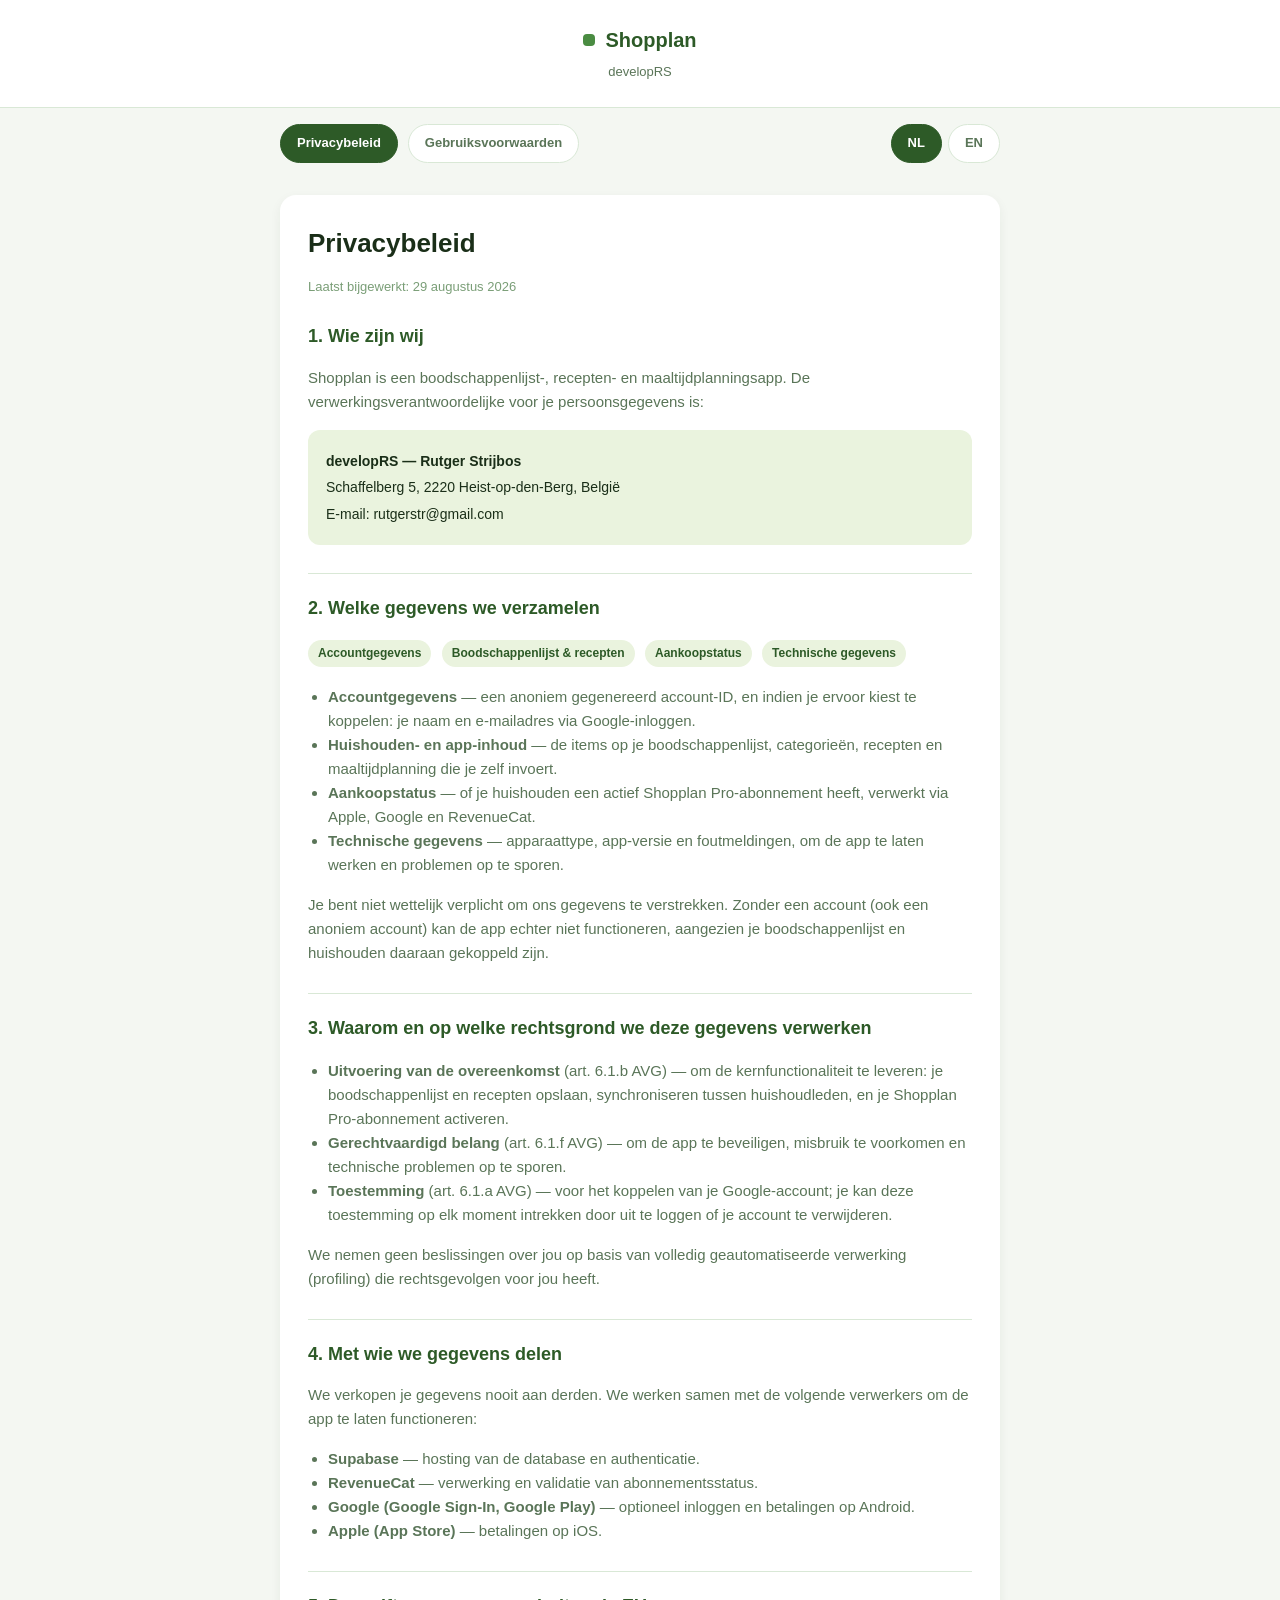
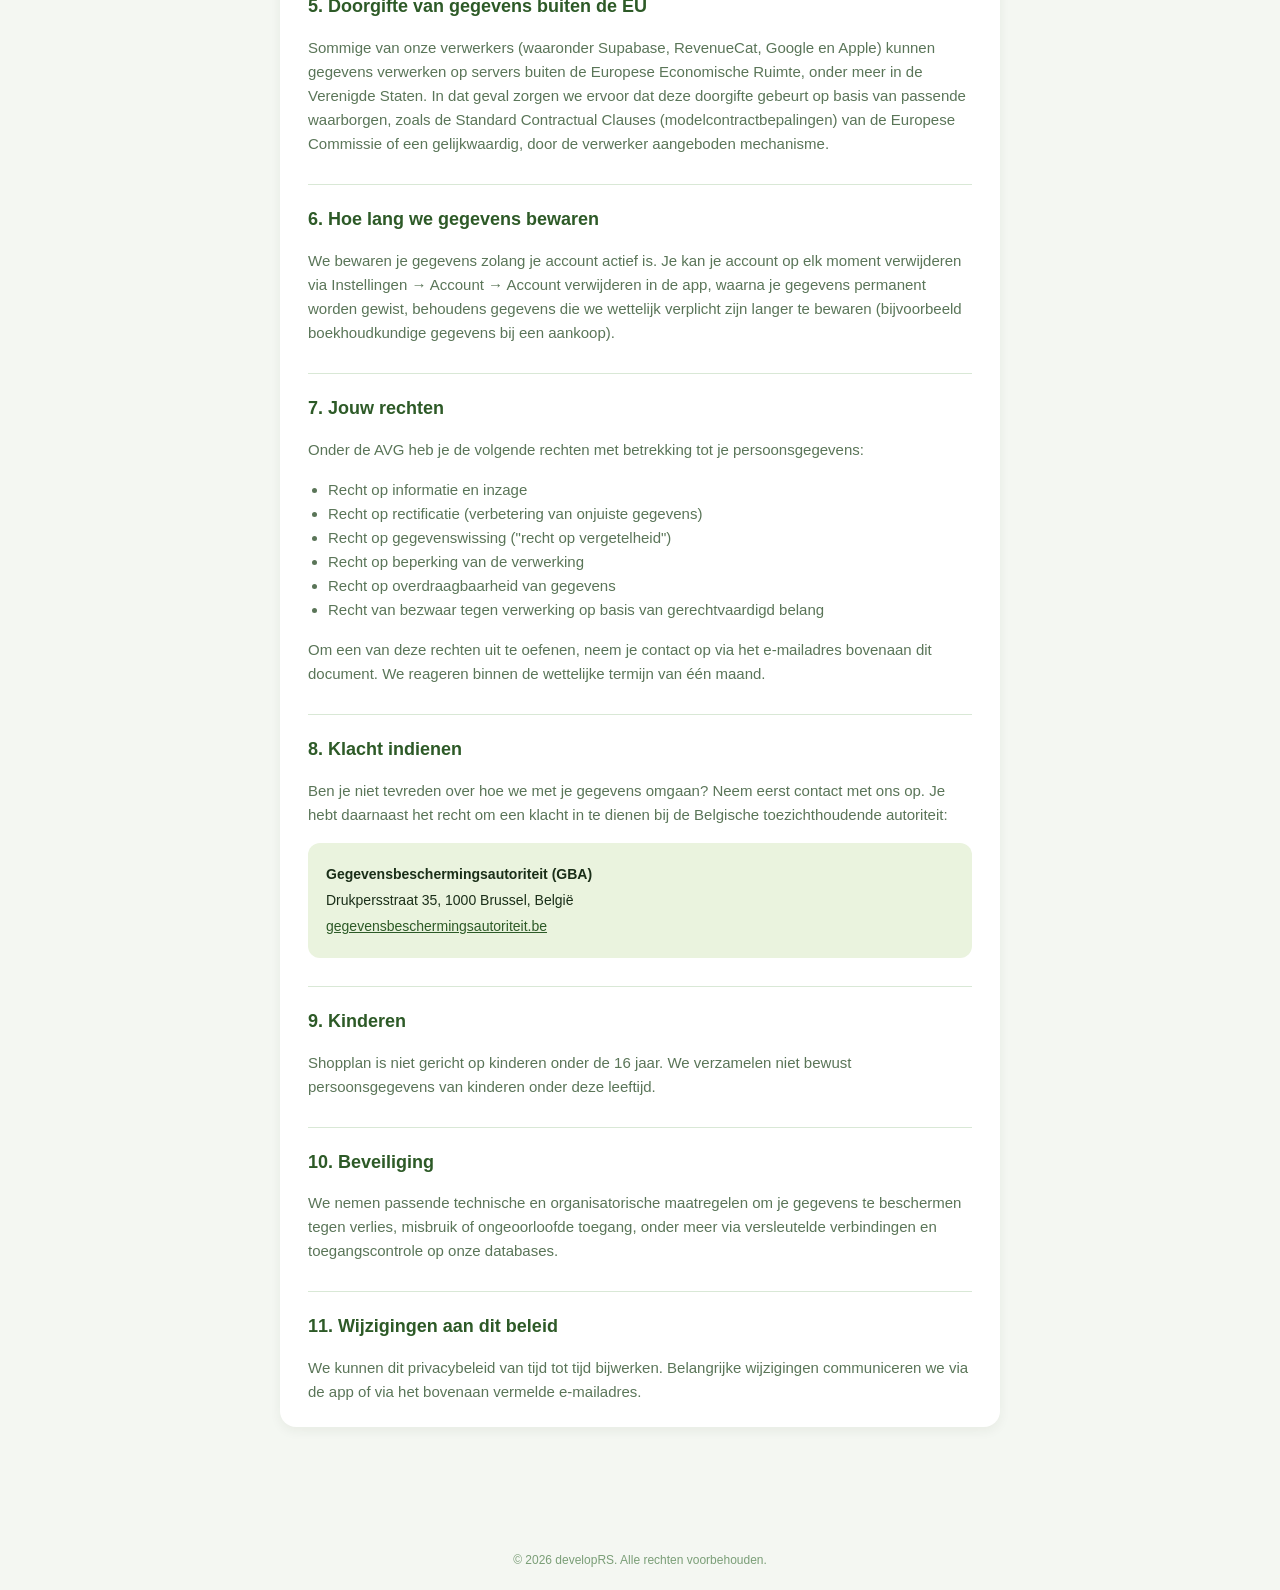
==== shopplan/index.html @ 820f3a2b "created subdirectory for shopplan" ====
<!DOCTYPE html>
<html lang="nl">
<head>
<meta charset="UTF-8" />
<meta name="viewport" content="width=device-width, initial-scale=1.0" />
<title>Shopplan — Privacybeleid &amp; Gebruiksvoorwaarden</title>
<style>
  :root {
    --primary: #2D5A27;
    --primary-light: #4A8C42;
    --primary-muted: #7A9E77;
    --primary-soft: #A8CCA4;
    --primary-bg: #D9E8D6;
    --primary-surface: #EAF3DE;
    --background: #F4F7F2;
    --surface: #FFFFFF;
    --text-primary: #1A2E18;
    --text-secondary: #5A7558;
    --text-muted: #7A9E77;
  }

  * { box-sizing: border-box; }

  body {
    margin: 0;
    background: var(--background);
    color: var(--text-primary);
    font-family: -apple-system, BlinkMacSystemFont, "Segoe UI", Roboto, Helvetica, Arial, sans-serif;
    line-height: 1.6;
  }

  header {
    background: var(--surface);
    border-bottom: 1px solid var(--primary-bg);
    padding: 24px 20px;
    text-align: center;
  }

  header .logo {
    display: inline-flex;
    align-items: center;
    gap: 10px;
    font-weight: 800;
    font-size: 20px;
    color: var(--primary);
  }

  header .logo-dot {
    width: 12px;
    height: 12px;
    border-radius: 4px;
    background: var(--primary-light);
  }

  header p {
    margin: 6px 0 0;
    color: var(--text-secondary);
    font-size: 13px;
  }

  .toolbar {
    max-width: 760px;
    margin: 0 auto;
    padding: 16px 20px 0;
    display: flex;
    flex-wrap: wrap;
    gap: 10px;
    justify-content: center;
    align-items: center;
  }

  nav {
    display: flex;
    gap: 10px;
  }

  nav button, .lang-switch button {
    font: inherit;
    cursor: pointer;
    text-decoration: none;
    padding: 8px 16px;
    border-radius: 999px;
    border: 1.5px solid var(--primary-bg);
    color: var(--text-secondary);
    font-size: 13px;
    font-weight: 600;
    background: var(--surface);
  }

  nav button.active, .lang-switch button.active {
    background: var(--primary);
    border-color: var(--primary);
    color: #ffffff;
  }

  .lang-switch {
    display: flex;
    gap: 6px;
    margin-left: auto;
  }

  main {
    max-width: 760px;
    margin: 0 auto;
    padding: 32px 20px 80px;
  }

  section {
    background: var(--surface);
    border-radius: 16px;
    padding: 28px 28px 8px;
    margin-bottom: 24px;
    box-shadow: 0px 4px 12px rgba(26, 46, 24, 0.06);
  }

  h1 {
    font-size: 26px;
    margin: 0 0 4px;
    color: var(--text-primary);
  }

  h2 {
    font-size: 18px;
    color: var(--primary);
    border-top: 1px solid var(--primary-bg);
    padding-top: 20px;
    margin-top: 28px;
  }

  section > .doc > h2:first-of-type {
    border-top: none;
    padding-top: 0;
    margin-top: 0;
  }

  .meta {
    color: var(--text-muted);
    font-size: 13px;
    margin-bottom: 24px;
  }

  p, li {
    color: var(--text-secondary);
    font-size: 15px;
  }

  ul {
    padding-left: 20px;
  }

  .pill {
    display: inline-block;
    background: var(--primary-surface);
    color: var(--primary);
    font-size: 12px;
    font-weight: 700;
    padding: 4px 10px;
    border-radius: 999px;
    margin: 2px 6px 2px 0;
  }

  .contact-box {
    background: var(--primary-surface);
    border-radius: 12px;
    padding: 16px 18px;
    margin: 16px 0 24px;
  }

  .contact-box p {
    margin: 4px 0;
    color: var(--text-primary);
    font-size: 14px;
  }

  .disclaimer {
    background: #FDE2E1;
    border-radius: 12px;
    padding: 14px 18px;
    font-size: 13px;
    color: #7a2d27;
    margin-bottom: 24px;
  }

  footer {
    text-align: center;
    color: var(--text-muted);
    font-size: 12px;
    padding: 20px;
  }

  a { color: var(--primary); }

  .hidden { display: none !important; }

  @media (max-width: 480px) {
    section { padding: 22px 18px 8px; }
    h1 { font-size: 22px; }
    .toolbar { flex-direction: column; }
    .lang-switch { margin-left: 0; }
  }
</style>
</head>
<body>

<header>
  <div class="logo"><span class="logo-dot"></span>Shopplan</div>
  <p>developRS</p>
</header>

<div class="toolbar">
  <nav>
    <button type="button" data-doc="privacy" class="active" onclick="showDoc('privacy')">
      <span class="lang-nl">Privacybeleid</span><span class="lang-en hidden">Privacy Policy</span>
    </button>
    <button type="button" data-doc="terms" onclick="showDoc('terms')">
      <span class="lang-nl">Gebruiksvoorwaarden</span><span class="lang-en hidden">Terms of Service</span>
    </button>
  </nav>
  <div class="lang-switch">
    <button type="button" data-lang="nl" class="active" onclick="showLang('nl')">NL</button>
    <button type="button" data-lang="en" onclick="showLang('en')">EN</button>
  </div>
</div>

<main>

  <!-- PRIVACY POLICY — NL -->
  <section id="privacy-nl" class="doc-section lang-nl">
    <div class="doc">
      <h1>Privacybeleid</h1>
      <p class="meta">Laatst bijgewerkt: 29 augustus 2026</p>

      <h2>1. Wie zijn wij</h2>
      <p>Shopplan is een boodschappenlijst-, recepten- en maaltijdplanningsapp. De verwerkingsverantwoordelijke voor je persoonsgegevens is:</p>
      <div class="contact-box">
        <p><strong>developRS — Rutger Strijbos</strong></p>
        <p>Schaffelberg 5, 2220 Heist-op-den-Berg, België</p>
        <p>E-mail: rutgerstr@gmail.com</p>
      </div>

      <h2>2. Welke gegevens we verzamelen</h2>
      <span class="pill">Accountgegevens</span>
      <span class="pill">Boodschappenlijst &amp; recepten</span>
      <span class="pill">Aankoopstatus</span>
      <span class="pill">Technische gegevens</span>
      <ul>
        <li><strong>Accountgegevens</strong> — een anoniem gegenereerd account-ID, en indien je ervoor kiest te koppelen: je naam en e-mailadres via Google-inloggen.</li>
        <li><strong>Huishouden- en app-inhoud</strong> — de items op je boodschappenlijst, categorieën, recepten en maaltijdplanning die je zelf invoert.</li>
        <li><strong>Aankoopstatus</strong> — of je huishouden een actief Shopplan Pro-abonnement heeft, verwerkt via Apple, Google en RevenueCat.</li>
        <li><strong>Technische gegevens</strong> — apparaattype, app-versie en foutmeldingen, om de app te laten werken en problemen op te sporen.</li>
      </ul>
      <p>Je bent niet wettelijk verplicht om ons gegevens te verstrekken. Zonder een account (ook een anoniem account) kan de app echter niet functioneren, aangezien je boodschappenlijst en huishouden daaraan gekoppeld zijn.</p>

      <h2>3. Waarom en op welke rechtsgrond we deze gegevens verwerken</h2>
      <ul>
        <li><strong>Uitvoering van de overeenkomst</strong> (art. 6.1.b AVG) — om de kernfunctionaliteit te leveren: je boodschappenlijst en recepten opslaan, synchroniseren tussen huishoudleden, en je Shopplan Pro-abonnement activeren.</li>
        <li><strong>Gerechtvaardigd belang</strong> (art. 6.1.f AVG) — om de app te beveiligen, misbruik te voorkomen en technische problemen op te sporen.</li>
        <li><strong>Toestemming</strong> (art. 6.1.a AVG) — voor het koppelen van je Google-account; je kan deze toestemming op elk moment intrekken door uit te loggen of je account te verwijderen.</li>
      </ul>
      <p>We nemen geen beslissingen over jou op basis van volledig geautomatiseerde verwerking (profiling) die rechtsgevolgen voor jou heeft.</p>

      <h2>4. Met wie we gegevens delen</h2>
      <p>We verkopen je gegevens nooit aan derden. We werken samen met de volgende verwerkers om de app te laten functioneren:</p>
      <ul>
        <li><strong>Supabase</strong> — hosting van de database en authenticatie.</li>
        <li><strong>RevenueCat</strong> — verwerking en validatie van abonnementsstatus.</li>
        <li><strong>Google (Google Sign-In, Google Play)</strong> — optioneel inloggen en betalingen op Android.</li>
        <li><strong>Apple (App Store)</strong> — betalingen op iOS.</li>
      </ul>

      <h2>5. Doorgifte van gegevens buiten de EU</h2>
      <p>Sommige van onze verwerkers (waaronder Supabase, RevenueCat, Google en Apple) kunnen gegevens verwerken op servers buiten de Europese Economische Ruimte, onder meer in de Verenigde Staten. In dat geval zorgen we ervoor dat deze doorgifte gebeurt op basis van passende waarborgen, zoals de Standard Contractual Clauses (modelcontractbepalingen) van de Europese Commissie of een gelijkwaardig, door de verwerker aangeboden mechanisme.</p>

      <h2>6. Hoe lang we gegevens bewaren</h2>
      <p>We bewaren je gegevens zolang je account actief is. Je kan je account op elk moment verwijderen via Instellingen → Account → Account verwijderen in de app, waarna je gegevens permanent worden gewist, behoudens gegevens die we wettelijk verplicht zijn langer te bewaren (bijvoorbeeld boekhoudkundige gegevens bij een aankoop).</p>

      <h2>7. Jouw rechten</h2>
      <p>Onder de AVG heb je de volgende rechten met betrekking tot je persoonsgegevens:</p>
      <ul>
        <li>Recht op informatie en inzage</li>
        <li>Recht op rectificatie (verbetering van onjuiste gegevens)</li>
        <li>Recht op gegevenswissing ("recht op vergetelheid")</li>
        <li>Recht op beperking van de verwerking</li>
        <li>Recht op overdraagbaarheid van gegevens</li>
        <li>Recht van bezwaar tegen verwerking op basis van gerechtvaardigd belang</li>
      </ul>
      <p>Om een van deze rechten uit te oefenen, neem je contact op via het e-mailadres bovenaan dit document. We reageren binnen de wettelijke termijn van één maand.</p>

      <h2>8. Klacht indienen</h2>
      <p>Ben je niet tevreden over hoe we met je gegevens omgaan? Neem eerst contact met ons op. Je hebt daarnaast het recht om een klacht in te dienen bij de Belgische toezichthoudende autoriteit:</p>
      <div class="contact-box">
        <p><strong>Gegevensbeschermingsautoriteit (GBA)</strong></p>
        <p>Drukpersstraat 35, 1000 Brussel, België</p>
        <p><a href="https://www.gegevensbeschermingsautoriteit.be" target="_blank" rel="noopener">gegevensbeschermingsautoriteit.be</a></p>
      </div>

      <h2>9. Kinderen</h2>
      <p>Shopplan is niet gericht op kinderen onder de 16 jaar. We verzamelen niet bewust persoonsgegevens van kinderen onder deze leeftijd.</p>

      <h2>10. Beveiliging</h2>
      <p>We nemen passende technische en organisatorische maatregelen om je gegevens te beschermen tegen verlies, misbruik of ongeoorloofde toegang, onder meer via versleutelde verbindingen en toegangscontrole op onze databases.</p>

      <h2>11. Wijzigingen aan dit beleid</h2>
      <p>We kunnen dit privacybeleid van tijd tot tijd bijwerken. Belangrijke wijzigingen communiceren we via de app of via het bovenaan vermelde e-mailadres.</p>
    </div>
  </section>

  <!-- PRIVACY POLICY — EN -->
  <section id="privacy-en" class="doc-section lang-en hidden">
    <div class="doc">
      <h1>Privacy Policy</h1>
      <p class="meta">Last updated: August 29, 2026</p>

      <h2>1. Who we are</h2>
      <p>Shopplan is a shopping list, recipe, and meal planning app. The data controller for your personal data is:</p>
      <div class="contact-box">
        <p><strong>developRS — Rutger Strijbos</strong></p>
        <p>Schaffelberg 5, 2220 Heist-op-den-Berg, Belgium</p>
        <p>Email: rutgerstr@gmail.com</p>
      </div>

      <h2>2. What data we collect</h2>
      <span class="pill">Account data</span>
      <span class="pill">Shopping list &amp; recipes</span>
      <span class="pill">Purchase status</span>
      <span class="pill">Technical data</span>
      <ul>
        <li><strong>Account data</strong> — an anonymously generated account ID, and if you choose to link it: your name and email address via Google Sign-In.</li>
        <li><strong>Household and app content</strong> — the items on your shopping list, categories, recipes, and meal plans you enter yourself.</li>
        <li><strong>Purchase status</strong> — whether your household has an active Shopplan Pro subscription, processed via Apple, Google, and RevenueCat.</li>
        <li><strong>Technical data</strong> — device type, app version, and error reports, to keep the app running and diagnose issues.</li>
      </ul>
      <p>You are not legally required to provide us with data. However, without an account (including an anonymous one) the app cannot function, since your shopping list and household are tied to it.</p>

      <h2>3. Why and on what legal basis we process this data</h2>
      <ul>
        <li><strong>Performance of a contract</strong> (Art. 6.1.b GDPR) — to deliver core functionality: storing and syncing your shopping list and recipes across household members, and activating your Shopplan Pro subscription.</li>
        <li><strong>Legitimate interest</strong> (Art. 6.1.f GDPR) — to secure the app, prevent abuse, and diagnose technical issues.</li>
        <li><strong>Consent</strong> (Art. 6.1.a GDPR) — for linking your Google account; you can withdraw this consent at any time by signing out or deleting your account.</li>
      </ul>
      <p>We do not make decisions about you based solely on automated processing (profiling) that produces legal effects concerning you.</p>

      <h2>4. Who we share data with</h2>
      <p>We never sell your data to third parties. We work with the following processors to operate the app:</p>
      <ul>
        <li><strong>Supabase</strong> — database hosting and authentication.</li>
        <li><strong>RevenueCat</strong> — subscription status processing and validation.</li>
        <li><strong>Google (Google Sign-In, Google Play)</strong> — optional sign-in and billing on Android.</li>
        <li><strong>Apple (App Store)</strong> — billing on iOS.</li>
      </ul>

      <h2>5. International data transfers</h2>
      <p>Some of our processors (including Supabase, RevenueCat, Google, and Apple) may process data on servers outside the European Economic Area, including in the United States. Where this occurs, we ensure the transfer is covered by appropriate safeguards, such as the European Commission's Standard Contractual Clauses or an equivalent mechanism offered by the processor.</p>

      <h2>6. How long we keep data</h2>
      <p>We retain your data for as long as your account is active. You can delete your account at any time via Settings → Account → Delete account in the app, after which your data is permanently erased, except where we are legally required to retain certain records longer (for example, accounting records related to a purchase).</p>

      <h2>7. Your rights</h2>
      <p>Under the GDPR, you have the following rights regarding your personal data:</p>
      <ul>
        <li>Right to information and access</li>
        <li>Right to rectification of inaccurate data</li>
        <li>Right to erasure ("right to be forgotten")</li>
        <li>Right to restrict processing</li>
        <li>Right to data portability</li>
        <li>Right to object to processing based on legitimate interest</li>
      </ul>
      <p>To exercise any of these rights, contact us at the email address listed above. We will respond within the statutory period of one month.</p>

      <h2>8. Filing a complaint</h2>
      <p>If you are unhappy with how we handle your data, please contact us first. You also have the right to lodge a complaint with the Belgian supervisory authority:</p>
      <div class="contact-box">
        <p><strong>Belgian Data Protection Authority (GBA/APD)</strong></p>
        <p>Drukpersstraat 35, 1000 Brussels, Belgium</p>
        <p><a href="https://www.gegevensbeschermingsautoriteit.be" target="_blank" rel="noopener">gegevensbeschermingsautoriteit.be</a></p>
      </div>

      <h2>9. Children</h2>
      <p>Shopplan is not directed at children under 16. We do not knowingly collect personal data from children under this age.</p>

      <h2>10. Security</h2>
      <p>We take appropriate technical and organizational measures to protect your data against loss, misuse, or unauthorized access, including encrypted connections and access controls on our databases.</p>

      <h2>11. Changes to this policy</h2>
      <p>We may update this privacy policy from time to time. We will communicate significant changes through the app or the email address listed above.</p>
    </div>
  </section>

  <!-- TERMS OF SERVICE — NL -->
  <section id="terms-nl" class="doc-section lang-nl hidden">
    <div class="doc">
      <h1>Gebruiksvoorwaarden</h1>
      <p class="meta">Laatst bijgewerkt: 29 augustus 2026</p>

      <h2>1. Aanvaarding van de voorwaarden</h2>
      <p>Door Shopplan te gebruiken, ga je akkoord met deze gebruiksvoorwaarden. Gebruik de app niet als je niet akkoord gaat met deze voorwaarden.</p>

      <h2>2. De dienst</h2>
      <p>Shopplan is een gratis boodschappenlijst-app met een optionele betaalde upgrade (Shopplan Pro) voor recepten en maaltijdplanning. Het gratis gedeelte (gedeelde boodschappenlijst, categorieën, huishouden) blijft gratis; Shopplan Pro is een jaarlijks, automatisch verlengend abonnement via de App Store of Google Play.</p>

      <h2>3. Accounts en huishoudens</h2>
      <ul>
        <li>Je kan de app anoniem gebruiken, of je account koppelen aan Google voor back-up en toegang op meerdere toestellen.</li>
        <li>Je bent verantwoordelijk voor de inhoud die je aan je huishouden toevoegt en voor wie je uitnodigt.</li>
        <li>Een Shopplan Pro-abonnement geldt voor het volledige huishouden waaraan het gekoppeld is.</li>
      </ul>

      <h2>4. Abonnementen en betalingen</h2>
      <ul>
        <li>Shopplan Pro is een jaarlijks abonnement dat automatisch verlengt, tenzij je tijdig opzegt.</li>
        <li>Betalingen verlopen via de App Store of Google Play; wij hebben geen toegang tot je betaalgegevens.</li>
        <li>Je kan je abonnement op elk moment beheren of opzeggen via je Apple- of Google-accountinstellingen.</li>
      </ul>

      <h2>5. Aanvaardbaar gebruik</h2>
      <p>Je stemt ermee in de app niet te gebruiken voor illegale doeleinden, om anderen te misleiden of schade te berokkenen, of om de dienst te verstoren of te reverse-engineeren.</p>

      <h2>6. Intellectuele eigendom</h2>
      <p>De app, inclusief het ontwerp, de broncode en de merknaam Shopplan, is eigendom van developRS. Je krijgt een beperkt, herroepbaar recht om de app te gebruiken voor persoonlijk, niet-commercieel gebruik.</p>

      <h2>7. Aansprakelijkheid</h2>
      <p>Shopplan wordt geleverd "zoals het is", zonder garanties. We streven naar een betrouwbare dienst, maar kunnen niet garanderen dat de app altijd foutloos of ononderbroken beschikbaar is. Voor zover wettelijk toegestaan, is developRS niet aansprakelijk voor indirecte schade voortvloeiend uit het gebruik van de app.</p>

      <h2>8. Beëindiging</h2>
      <p>Je kan je gebruik van de app op elk moment stopzetten door je account te verwijderen. We kunnen toegang tot de app opschorten of beëindigen bij een schending van deze voorwaarden.</p>

      <h2>9. Toepasselijk recht</h2>
      <p>Op deze voorwaarden is Belgisch recht van toepassing. Geschillen worden voorgelegd aan de bevoegde rechtbanken van het arrondissement waar developRS gevestigd is.</p>

      <h2>10. Wijzigingen</h2>
      <p>We kunnen deze voorwaarden bijwerken. Voortgezet gebruik van de app na een wijziging geldt als aanvaarding van de nieuwe voorwaarden.</p>

      <h2>11. Contact</h2>
      <div class="contact-box">
        <p>developRS — Rutger Strijbos</p>
        <p>Schaffelberg 5, 2220 Heist-op-den-Berg, België</p>
        <p>E-mail: rutgerstr@gmail.com</p>
      </div>
    </div>
  </section>

  <!-- TERMS OF SERVICE — EN -->
  <section id="terms-en" class="doc-section lang-en hidden">
    <div class="doc">
      <h1>Terms of Service</h1>
      <p class="meta">Last updated: August 29, 2026</p>

      <h2>1. Acceptance of terms</h2>
      <p>By using Shopplan, you agree to these terms of service. Do not use the app if you do not agree to these terms.</p>

      <h2>2. The service</h2>
      <p>Shopplan is a free shopping list app with an optional paid upgrade (Shopplan Pro) for recipes and meal planning. The free tier (shared shopping list, categories, household) remains free; Shopplan Pro is an annual, auto-renewing subscription available through the App Store or Google Play.</p>

      <h2>3. Accounts and households</h2>
      <ul>
        <li>You can use the app anonymously, or link your account to Google for backup and access across multiple devices.</li>
        <li>You are responsible for the content you add to your household and for who you invite.</li>
        <li>A Shopplan Pro subscription applies to the entire household it is linked to.</li>
      </ul>

      <h2>4. Subscriptions and payments</h2>
      <ul>
        <li>Shopplan Pro is an annual subscription that renews automatically unless cancelled in time.</li>
        <li>Payments are processed through the App Store or Google Play; we do not have access to your payment details.</li>
        <li>You can manage or cancel your subscription at any time through your Apple or Google account settings.</li>
      </ul>

      <h2>5. Acceptable use</h2>
      <p>You agree not to use the app for illegal purposes, to mislead or harm others, or to disrupt or reverse-engineer the service.</p>

      <h2>6. Intellectual property</h2>
      <p>The app, including its design, source code, and the Shopplan brand name, is owned by developRS. You are granted a limited, revocable right to use the app for personal, non-commercial purposes.</p>

      <h2>7. Liability</h2>
      <p>Shopplan is provided "as is," without warranties. We strive to provide a reliable service but cannot guarantee the app will always be error-free or available without interruption. To the extent permitted by law, developRS is not liable for indirect damages arising from use of the app.</p>

      <h2>8. Termination</h2>
      <p>You may stop using the app at any time by deleting your account. We may suspend or terminate access to the app in case of a breach of these terms.</p>

      <h2>9. Governing law</h2>
      <p>These terms are governed by Belgian law. Disputes will be submitted to the competent courts of the district where developRS is established.</p>

      <h2>10. Changes</h2>
      <p>We may update these terms. Continued use of the app after a change constitutes acceptance of the new terms.</p>

      <h2>11. Contact</h2>
      <div class="contact-box">
        <p>developRS — Rutger Strijbos</p>
        <p>Schaffelberg 5, 2220 Heist-op-den-Berg, Belgium</p>
        <p>Email: rutgerstr@gmail.com</p>
      </div>
    </div>
  </section>

</main>

<footer>
  © 2026 developRS. <span class="lang-nl">Alle rechten voorbehouden.</span><span class="lang-en hidden">All rights reserved.</span>
</footer>

<script>
  let currentDoc = 'privacy';
  let currentLang = 'nl';

  function showDoc(doc) {
    currentDoc = doc;
    document.querySelectorAll('nav button').forEach(function (btn) {
      btn.classList.toggle('active', btn.dataset.doc === doc);
    });
    render();
  }

  function showLang(lang) {
    currentLang = lang;
    document.querySelectorAll('.lang-switch button').forEach(function (btn) {
      btn.classList.toggle('active', btn.dataset.lang === lang);
    });
    document.documentElement.lang = lang;
    render();
  }

  function render() {
    document.querySelectorAll('.doc-section').forEach(function (section) {
      const isCorrectDoc = section.id.startsWith(currentDoc);
      const isCorrectLang = section.classList.contains('lang-' + currentLang);
      section.classList.toggle('hidden', !(isCorrectDoc && isCorrectLang));
    });
    document.querySelectorAll('header .lang-nl, header .lang-en, footer .lang-nl, footer .lang-en, nav .lang-nl, nav .lang-en').forEach(function (el) {
      const isCorrectLang = el.classList.contains('lang-' + currentLang);
      el.classList.toggle('hidden', !isCorrectLang);
    });
  }

  render();
</script>

</body>
</html>
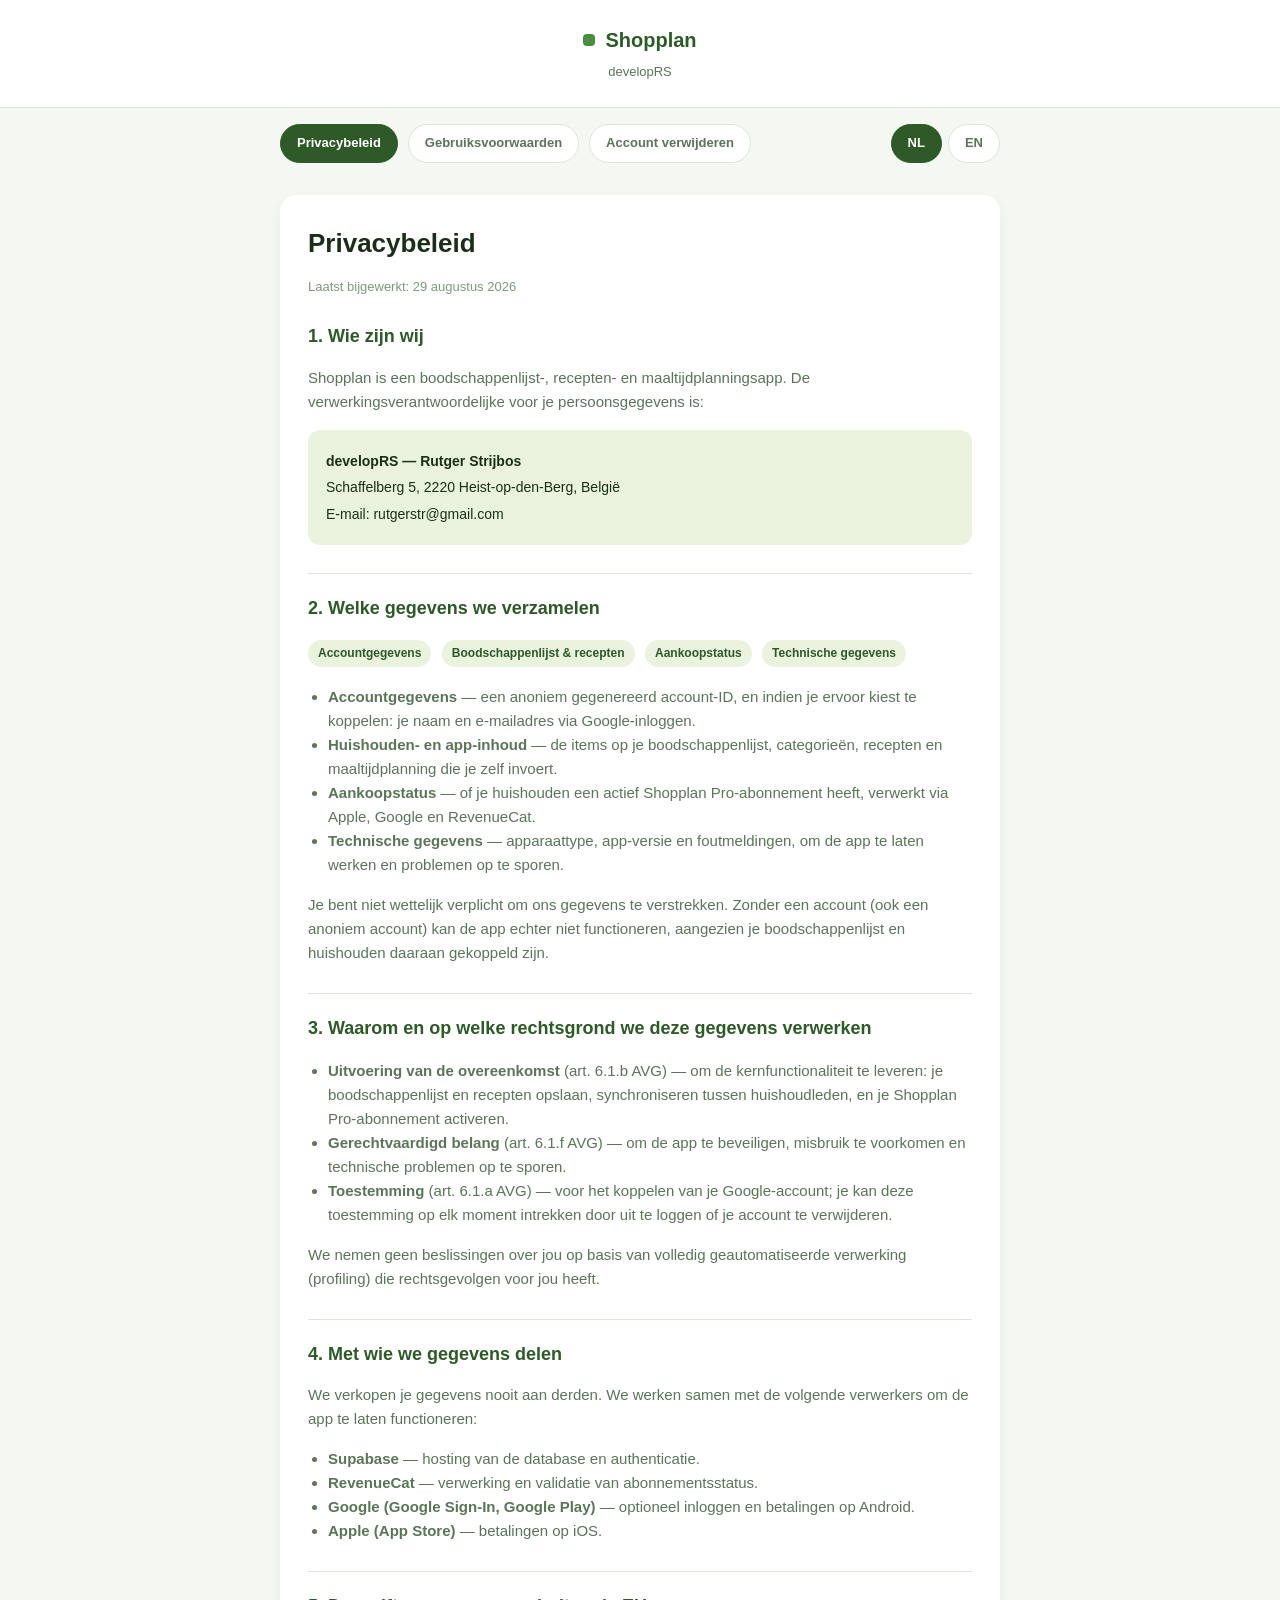
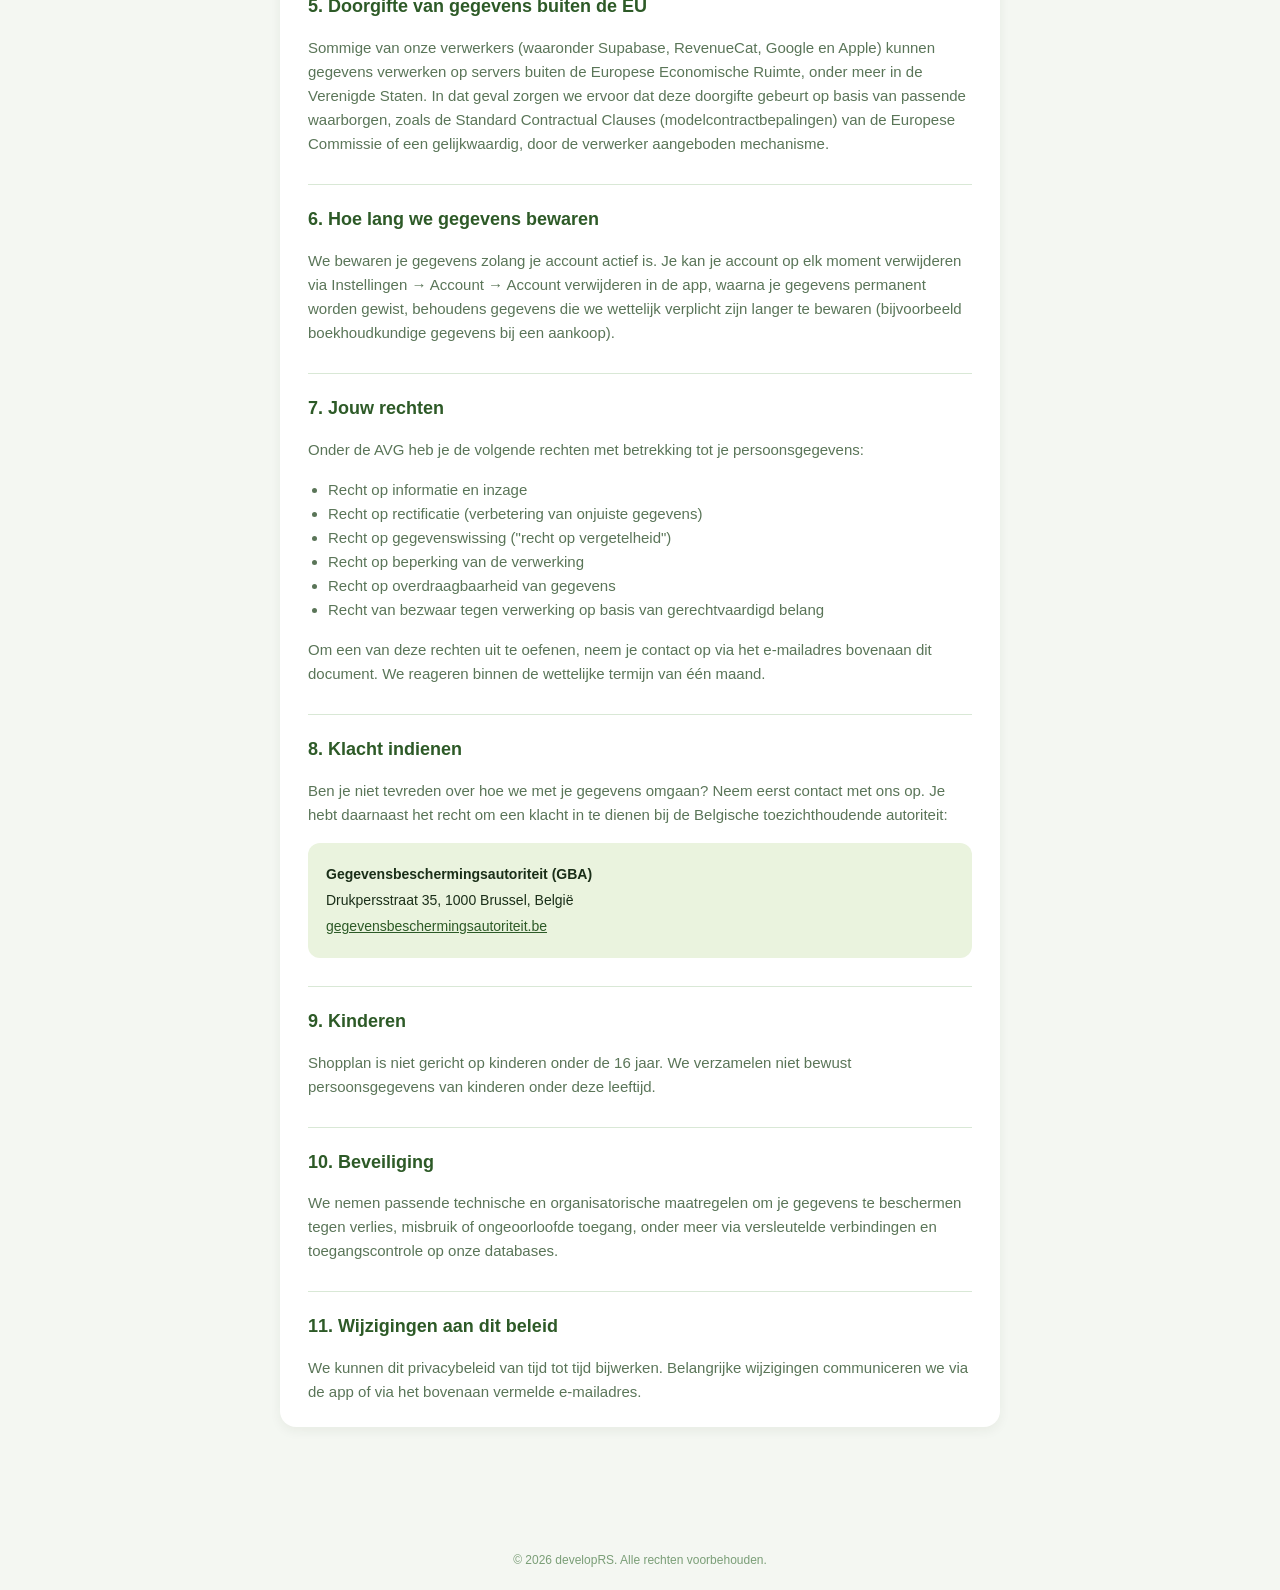
==== commit 4306d415: "added account verwijderen" ====
--- a/shopplan/index.html
+++ b/shopplan/index.html
@@ -215,6 +215,9 @@
     <button type="button" data-doc="terms" onclick="showDoc('terms')">
       <span class="lang-nl">Gebruiksvoorwaarden</span><span class="lang-en hidden">Terms of Service</span>
     </button>
+    <button type="button" data-doc="delete" onclick="showDoc('delete')">
+      <span class="lang-nl">Account verwijderen</span><span class="lang-en hidden">Delete Account</span>
+    </button>
   </nav>
   <div class="lang-switch">
     <button type="button" data-lang="nl" class="active" onclick="showLang('nl')">NL</button>
@@ -489,6 +492,78 @@
         <p>Schaffelberg 5, 2220 Heist-op-den-Berg, Belgium</p>
         <p>Email: rutgerstr@gmail.com</p>
       </div>
+    </div>
+  </section>
+
+  <!-- ACCOUNT DELETION — NL -->
+  <section id="delete-nl" class="doc-section lang-nl hidden">
+    <div class="doc">
+      <h1>Account en gegevens verwijderen</h1>
+      <p class="meta">Van toepassing op: Shopplan (developRS)</p>
+
+      <h2>Verwijderen via de app (aanbevolen)</h2>
+      <p>Je kan je Shopplan-account en alle bijbehorende gegevens rechtstreeks en onmiddellijk verwijderen, zonder tussenkomst:</p>
+      <ul>
+        <li>Open de Shopplan-app</li>
+        <li>Ga naar <strong>Instellingen → Account</strong></li>
+        <li>Tik op <strong>"Account verwijderen"</strong></li>
+        <li>Bevestig de verwijdering</li>
+      </ul>
+      <p>Je account wordt onmiddellijk en permanent verwijderd. Er is geen wachttijd en geen verdere actie van onze kant nodig.</p>
+
+      <h2>Verwijderen zonder de app (verzoek per e-mail)</h2>
+      <p>Heb je geen toegang meer tot de app, maar wil je toch je account laten verwijderen? Stuur een e-mail naar onderstaand adres vanaf het e-mailadres dat aan je account gekoppeld is, met als onderwerp "Account verwijderen". We verwerken je verzoek binnen 30 dagen.</p>
+      <div class="contact-box">
+        <p><strong>developRS — Rutger Strijbos</strong></p>
+        <p>E-mail: rutgerstr@gmail.com</p>
+      </div>
+
+      <h2>Welke gegevens worden verwijderd</h2>
+      <ul>
+        <li>Je account en profielgegevens (naam, gekoppeld e-mailadres)</li>
+        <li>Je huishouden, boodschappenlijst, categorieën, recepten en maaltijdplanning, indien je de enige gebruiker van dat huishouden bent</li>
+        <li>Je koppeling met Google-inloggen</li>
+      </ul>
+
+      <h2>Welke gegevens (tijdelijk) bewaard blijven</h2>
+      <p>Gegevens die wettelijk verplicht langer bewaard moeten worden, zoals boekhoudkundige gegevens bij een aankoop (facturatie, transactiegeschiedenis via Apple/Google/RevenueCat), worden bewaard zolang de wet dit vereist, doorgaans <strong>7 jaar</strong> conform de Belgische boekhoudwetgeving. Deze gegevens worden niet langer aan jouw account gekoppeld gebruikt.</p>
+      <p>Als je deel uitmaakt van een huishouden met andere leden, blijven de gedeelde huishoudengegevens (boodschappenlijst, recepten) bestaan voor de overige leden — enkel jouw eigen accountgegevens en koppeling worden verwijderd.</p>
+    </div>
+  </section>
+
+  <!-- ACCOUNT DELETION — EN -->
+  <section id="delete-en" class="doc-section lang-en hidden">
+    <div class="doc">
+      <h1>Delete account and data</h1>
+      <p class="meta">Applies to: Shopplan (developRS)</p>
+
+      <h2>Delete via the app (recommended)</h2>
+      <p>You can delete your Shopplan account and all associated data directly and immediately, without any further action from us:</p>
+      <ul>
+        <li>Open the Shopplan app</li>
+        <li>Go to <strong>Settings → Account</strong></li>
+        <li>Tap <strong>"Delete account"</strong></li>
+        <li>Confirm the deletion</li>
+      </ul>
+      <p>Your account is deleted immediately and permanently. There is no waiting period and no further action required on our end.</p>
+
+      <h2>Delete without the app (request by email)</h2>
+      <p>No longer have access to the app but still want your account deleted? Send an email to the address below from the email address linked to your account, with the subject "Delete account". We will process your request within 30 days.</p>
+      <div class="contact-box">
+        <p><strong>developRS — Rutger Strijbos</strong></p>
+        <p>Email: rutgerstr@gmail.com</p>
+      </div>
+
+      <h2>What data is deleted</h2>
+      <ul>
+        <li>Your account and profile information (name, linked email address)</li>
+        <li>Your household, shopping list, categories, recipes, and meal plans, if you are the sole user of that household</li>
+        <li>Your Google Sign-In link</li>
+      </ul>
+
+      <h2>What data is (temporarily) retained</h2>
+      <p>Data we are legally required to retain longer, such as accounting records related to a purchase (invoicing, transaction history via Apple/Google/RevenueCat), is retained for as long as the law requires, typically <strong>7 years</strong> under Belgian accounting law. This data is no longer used in connection with your account.</p>
+      <p>If you are part of a household with other members, the shared household data (shopping list, recipes) remains available to the remaining members — only your own account information and link are removed.</p>
     </div>
   </section>
 
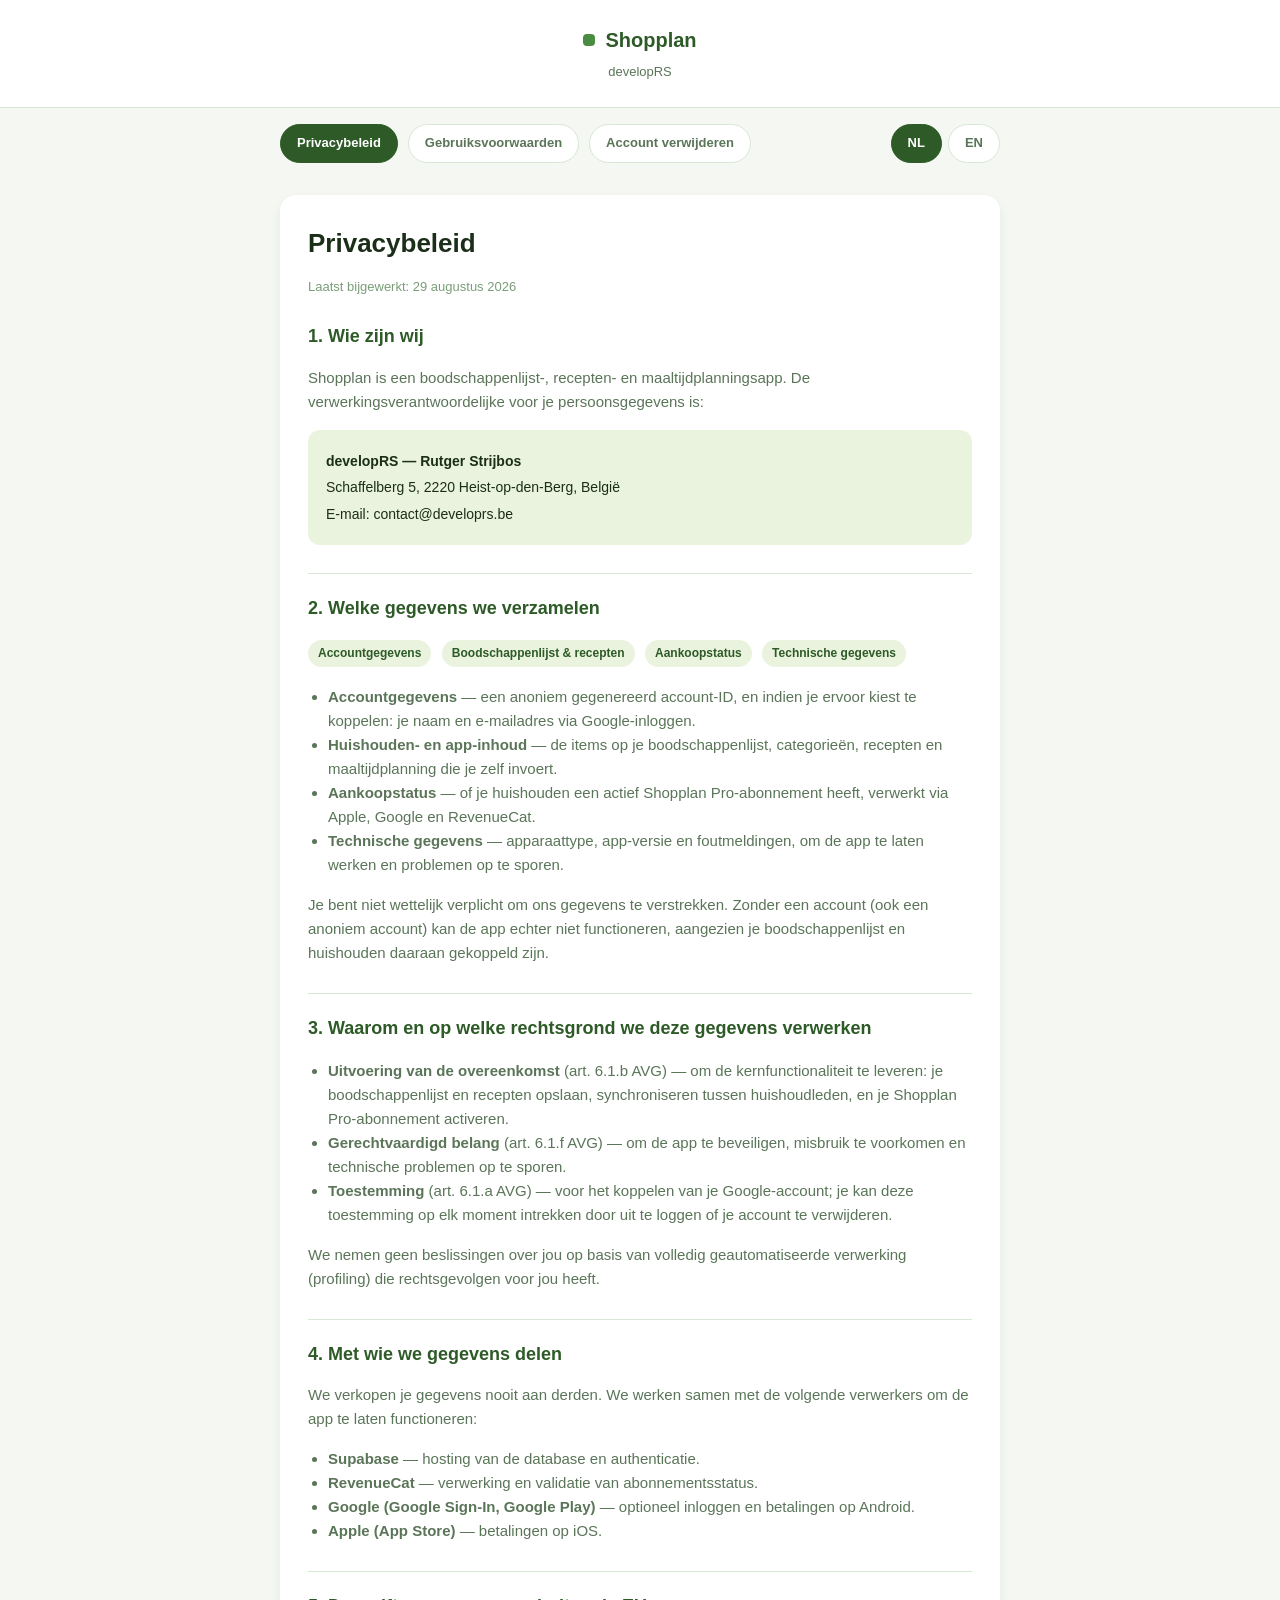
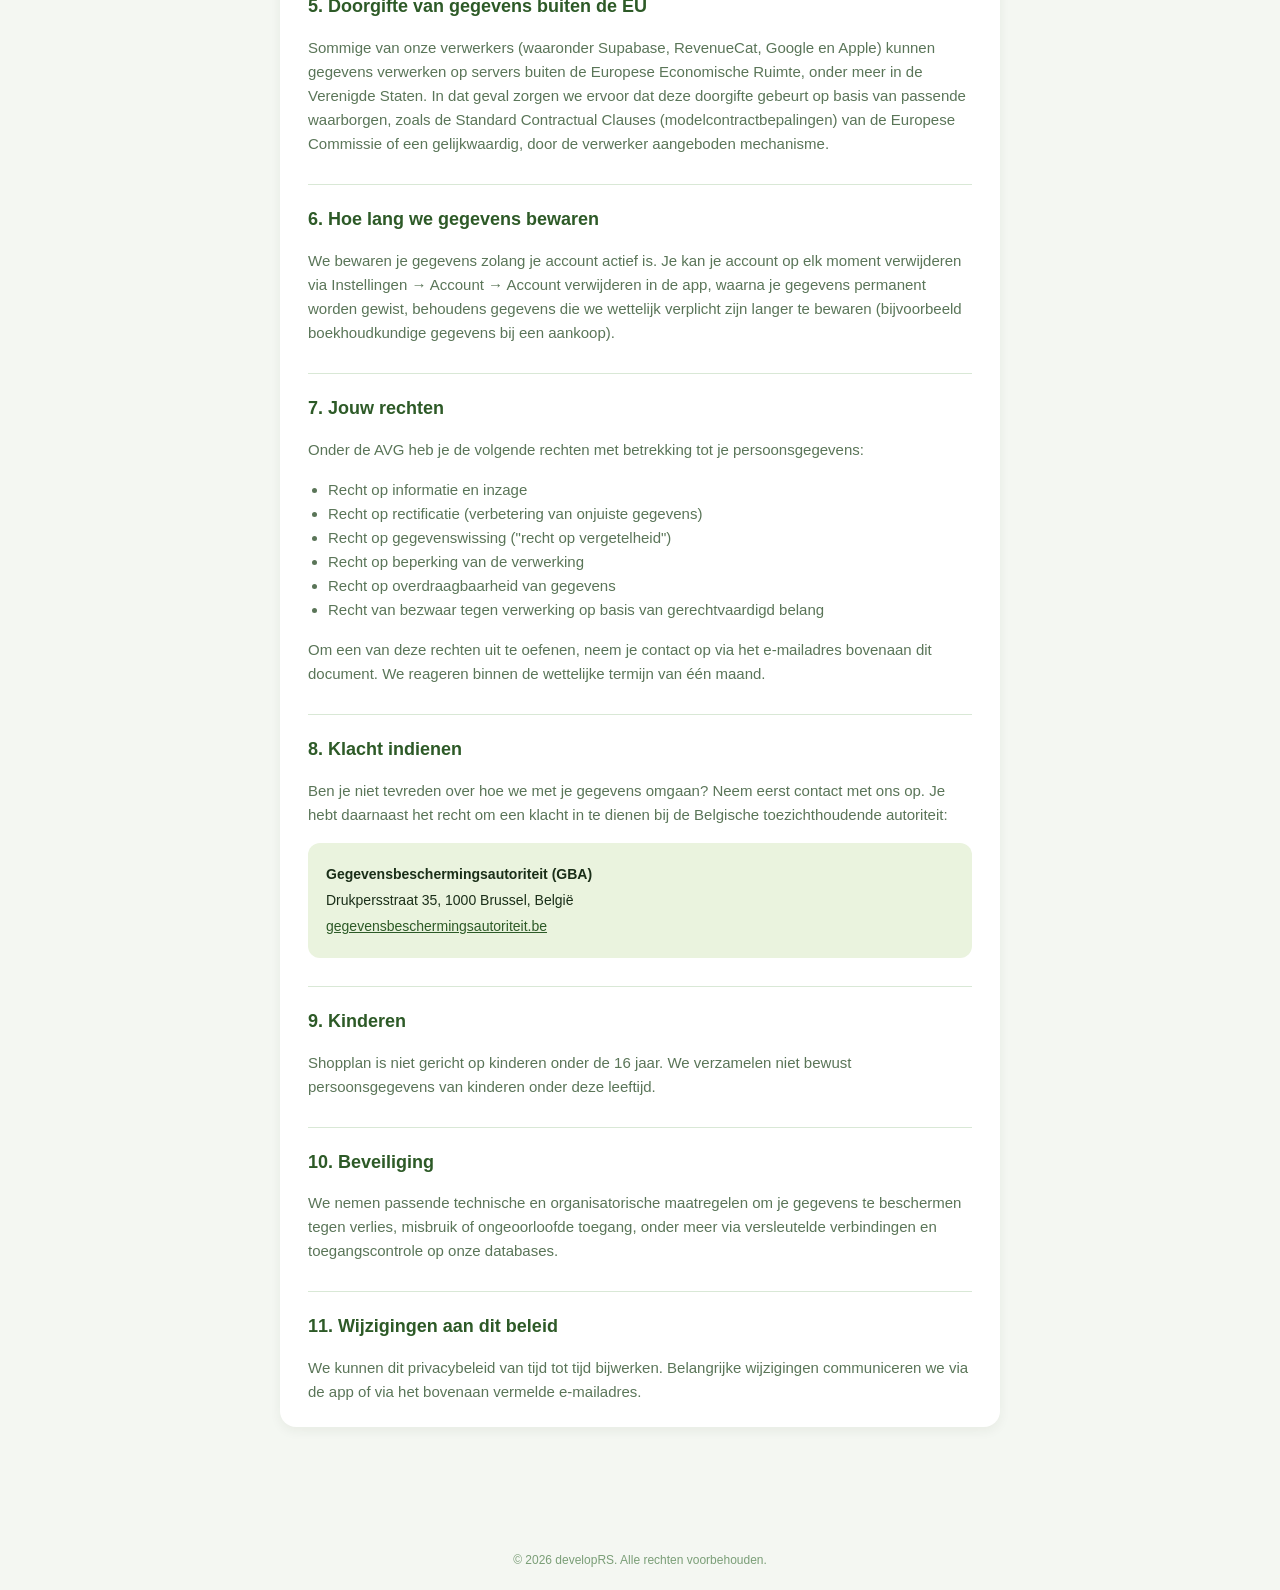
==== commit 08a6f82a: "changed email to contact@developrs.be" ====
--- a/shopplan/index.html
+++ b/shopplan/index.html
@@ -238,7 +238,7 @@
       <div class="contact-box">
         <p><strong>developRS — Rutger Strijbos</strong></p>
         <p>Schaffelberg 5, 2220 Heist-op-den-Berg, België</p>
-        <p>E-mail: rutgerstr@gmail.com</p>
+        <p>E-mail: contact@developrs.be</p>
       </div>
 
       <h2>2. Welke gegevens we verzamelen</h2>
@@ -319,7 +319,7 @@
       <div class="contact-box">
         <p><strong>developRS — Rutger Strijbos</strong></p>
         <p>Schaffelberg 5, 2220 Heist-op-den-Berg, Belgium</p>
-        <p>Email: rutgerstr@gmail.com</p>
+        <p>Email: contact@developrs.be</p>
       </div>
 
       <h2>2. What data we collect</h2>
@@ -437,7 +437,7 @@
       <div class="contact-box">
         <p>developRS — Rutger Strijbos</p>
         <p>Schaffelberg 5, 2220 Heist-op-den-Berg, België</p>
-        <p>E-mail: rutgerstr@gmail.com</p>
+        <p>E-mail: contact@developrs.be</p>
       </div>
     </div>
   </section>
@@ -490,7 +490,7 @@
       <div class="contact-box">
         <p>developRS — Rutger Strijbos</p>
         <p>Schaffelberg 5, 2220 Heist-op-den-Berg, Belgium</p>
-        <p>Email: rutgerstr@gmail.com</p>
+        <p>Email: contact@developrs.be</p>
       </div>
     </div>
   </section>
@@ -501,6 +501,16 @@
       <h1>Account en gegevens verwijderen</h1>
       <p class="meta">Van toepassing op: Shopplan (developRS)</p>
 
+      <h2>Losse gegevens verwijderen, zonder je hele account op te heffen</h2>
+      <p>Je hoeft niet je volledige account te verwijderen om specifieke gegevens kwijt te raken. Binnen de app kan je op elk moment zelf, direct en zonder verzoek:</p>
+      <ul>
+        <li>Items van je boodschappenlijst verwijderen</li>
+        <li>Recepten verwijderen</li>
+        <li>Categorieën en tags verwijderen</li>
+        <li>Maaltijdplanning-items verwijderen</li>
+      </ul>
+      <p>Deze wijzigingen zijn onmiddellijk en permanent, en gelden voor je hele huishouden.</p>
+
       <h2>Verwijderen via de app (aanbevolen)</h2>
       <p>Je kan je Shopplan-account en alle bijbehorende gegevens rechtstreeks en onmiddellijk verwijderen, zonder tussenkomst:</p>
       <ul>
@@ -515,7 +525,7 @@
       <p>Heb je geen toegang meer tot de app, maar wil je toch je account laten verwijderen? Stuur een e-mail naar onderstaand adres vanaf het e-mailadres dat aan je account gekoppeld is, met als onderwerp "Account verwijderen". We verwerken je verzoek binnen 30 dagen.</p>
       <div class="contact-box">
         <p><strong>developRS — Rutger Strijbos</strong></p>
-        <p>E-mail: rutgerstr@gmail.com</p>
+        <p>E-mail: contact@developrs.be</p>
       </div>
 
       <h2>Welke gegevens worden verwijderd</h2>
@@ -537,6 +547,16 @@
       <h1>Delete account and data</h1>
       <p class="meta">Applies to: Shopplan (developRS)</p>
 
+      <h2>Deleting individual data, without removing your whole account</h2>
+      <p>You don't need to delete your entire account to remove specific data. Within the app, you can directly and immediately, without submitting a request:</p>
+      <ul>
+        <li>Delete items from your shopping list</li>
+        <li>Delete recipes</li>
+        <li>Delete categories and tags</li>
+        <li>Delete meal plan entries</li>
+      </ul>
+      <p>These changes are immediate and permanent, and apply to your entire household.</p>
+
       <h2>Delete via the app (recommended)</h2>
       <p>You can delete your Shopplan account and all associated data directly and immediately, without any further action from us:</p>
       <ul>
@@ -551,7 +571,7 @@
       <p>No longer have access to the app but still want your account deleted? Send an email to the address below from the email address linked to your account, with the subject "Delete account". We will process your request within 30 days.</p>
       <div class="contact-box">
         <p><strong>developRS — Rutger Strijbos</strong></p>
-        <p>Email: rutgerstr@gmail.com</p>
+        <p>Email: contact@developrs.be</p>
       </div>
 
       <h2>What data is deleted</h2>
